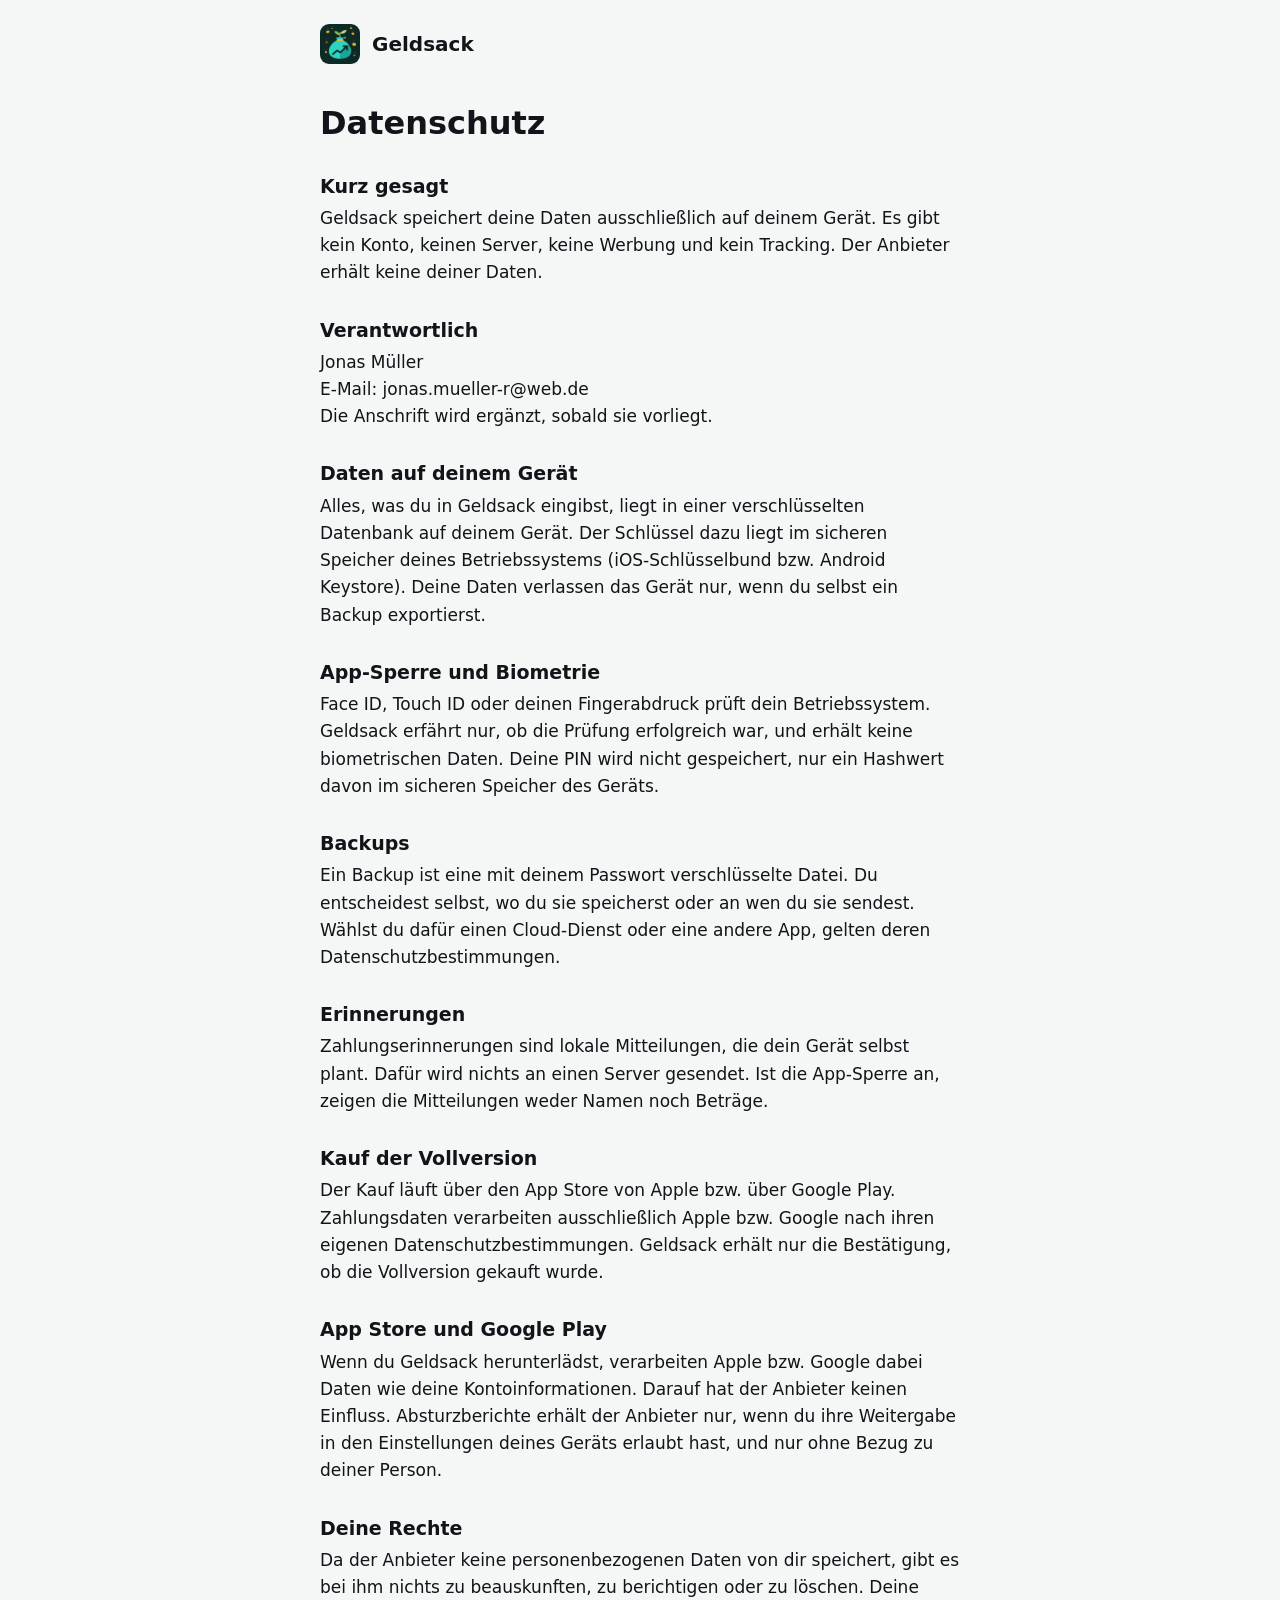
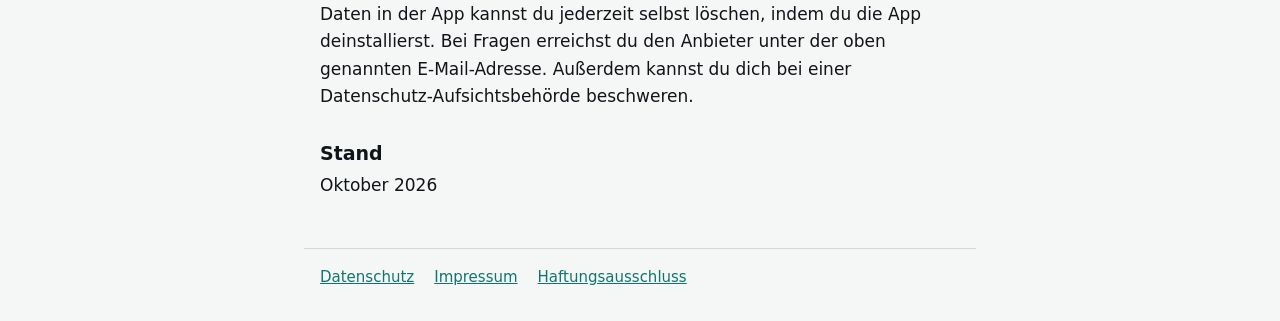
==== datenschutz.html @ 0f39cd0d "Add Geldsack legal pages Co-Authored-By: Claude Opus 5.5 <noreply@anthropic.com>" ====
<!doctype html>
<html lang="de">
<head>
  <meta charset="utf-8">
  <meta name="viewport" content="width=device-width, initial-scale=1">
  <title>Datenschutz · Geldsack</title>
  <link rel="icon" href="icon.png">
  <link rel="stylesheet" href="style.css">
</head>
<body>
  <header>
    <a class="brand" href="index.html"><img src="icon.png" alt="" width="40" height="40">Geldsack</a>
  </header>
  <main>
    <h1>Datenschutz</h1>
    <section>
      <h2>Kurz gesagt</h2>
      <p>Geldsack speichert deine Daten ausschließlich auf deinem Gerät. Es gibt kein Konto, keinen Server, keine Werbung und kein Tracking. Der Anbieter erhält keine deiner Daten.</p>
    </section>
    <section>
      <h2>Verantwortlich</h2>
      <p>Jonas Müller<br>
E-Mail: jonas.mueller-r@web.de<br>
Die Anschrift wird ergänzt, sobald sie vorliegt.</p>
    </section>
    <section>
      <h2>Daten auf deinem Gerät</h2>
      <p>Alles, was du in Geldsack eingibst, liegt in einer verschlüsselten Datenbank auf deinem Gerät. Der Schlüssel dazu liegt im sicheren Speicher deines Betriebssystems (iOS-Schlüsselbund bzw. Android Keystore). Deine Daten verlassen das Gerät nur, wenn du selbst ein Backup exportierst.</p>
    </section>
    <section>
      <h2>App-Sperre und Biometrie</h2>
      <p>Face ID, Touch ID oder deinen Fingerabdruck prüft dein Betriebssystem. Geldsack erfährt nur, ob die Prüfung erfolgreich war, und erhält keine biometrischen Daten. Deine PIN wird nicht gespeichert, nur ein Hashwert davon im sicheren Speicher des Geräts.</p>
    </section>
    <section>
      <h2>Backups</h2>
      <p>Ein Backup ist eine mit deinem Passwort verschlüsselte Datei. Du entscheidest selbst, wo du sie speicherst oder an wen du sie sendest. Wählst du dafür einen Cloud-Dienst oder eine andere App, gelten deren Datenschutzbestimmungen.</p>
    </section>
    <section>
      <h2>Erinnerungen</h2>
      <p>Zahlungserinnerungen sind lokale Mitteilungen, die dein Gerät selbst plant. Dafür wird nichts an einen Server gesendet. Ist die App-Sperre an, zeigen die Mitteilungen weder Namen noch Beträge.</p>
    </section>
    <section>
      <h2>Kauf der Vollversion</h2>
      <p>Der Kauf läuft über den App Store von Apple bzw. über Google Play. Zahlungsdaten verarbeiten ausschließlich Apple bzw. Google nach ihren eigenen Datenschutzbestimmungen. Geldsack erhält nur die Bestätigung, ob die Vollversion gekauft wurde.</p>
    </section>
    <section>
      <h2>App Store und Google Play</h2>
      <p>Wenn du Geldsack herunterlädst, verarbeiten Apple bzw. Google dabei Daten wie deine Kontoinformationen. Darauf hat der Anbieter keinen Einfluss. Absturzberichte erhält der Anbieter nur, wenn du ihre Weitergabe in den Einstellungen deines Geräts erlaubt hast, und nur ohne Bezug zu deiner Person.</p>
    </section>
    <section>
      <h2>Deine Rechte</h2>
      <p>Da der Anbieter keine personenbezogenen Daten von dir speichert, gibt es bei ihm nichts zu beauskunften, zu berichtigen oder zu löschen. Deine Daten in der App kannst du jederzeit selbst löschen, indem du die App deinstallierst. Bei Fragen erreichst du den Anbieter unter der oben genannten E-Mail-Adresse. Außerdem kannst du dich bei einer Datenschutz-Aufsichtsbehörde beschweren.</p>
    </section>
    <section>
      <h2>Stand</h2>
      <p>Oktober 2026</p>
    </section>
  </main>
  <footer>
    <nav>
      <a href="datenschutz.html">Datenschutz</a>
      <a href="impressum.html">Impressum</a>
      <a href="haftungsausschluss.html">Haftungsausschluss</a>
    </nav>
  </footer>
</body>
</html>
---- style.css ----
:root {
  --bg: #F5F7F6;
  --text: #111418;
  --muted: #5E6672;
  --accent: #0F766E;
  --border: #D3D8DF;
}
@media (prefers-color-scheme: dark) {
  :root {
    --bg: #0E2A27;
    --text: #F2F4F7;
    --muted: #9FD9CF;
    --accent: #2DD4BF;
    --border: #24443F;
  }
}
* { box-sizing: border-box; }
body {
  margin: 0;
  background: var(--bg);
  color: var(--text);
  font: 17px/1.6 system-ui, -apple-system, "Segoe UI", sans-serif;
}
header, main, footer { max-width: 42rem; margin: 0 auto; padding: 0 16px; }
header { padding-top: 24px; }
.brand { display: inline-flex; align-items: center; gap: 12px; font-weight: 700; font-size: 20px; color: var(--text); text-decoration: none; }
.brand img { border-radius: 9px; }
h1 { font-size: 32px; line-height: 1.2; margin: 32px 0 16px; }
h2 { font-size: 19px; margin: 28px 0 4px; }
p { margin: 0 0 12px; }
a { color: var(--accent); }
footer { margin-top: 48px; padding-bottom: 32px; border-top: 1px solid var(--border); }
footer nav { display: flex; flex-wrap: wrap; gap: 8px 20px; padding-top: 16px; font-size: 15px; }
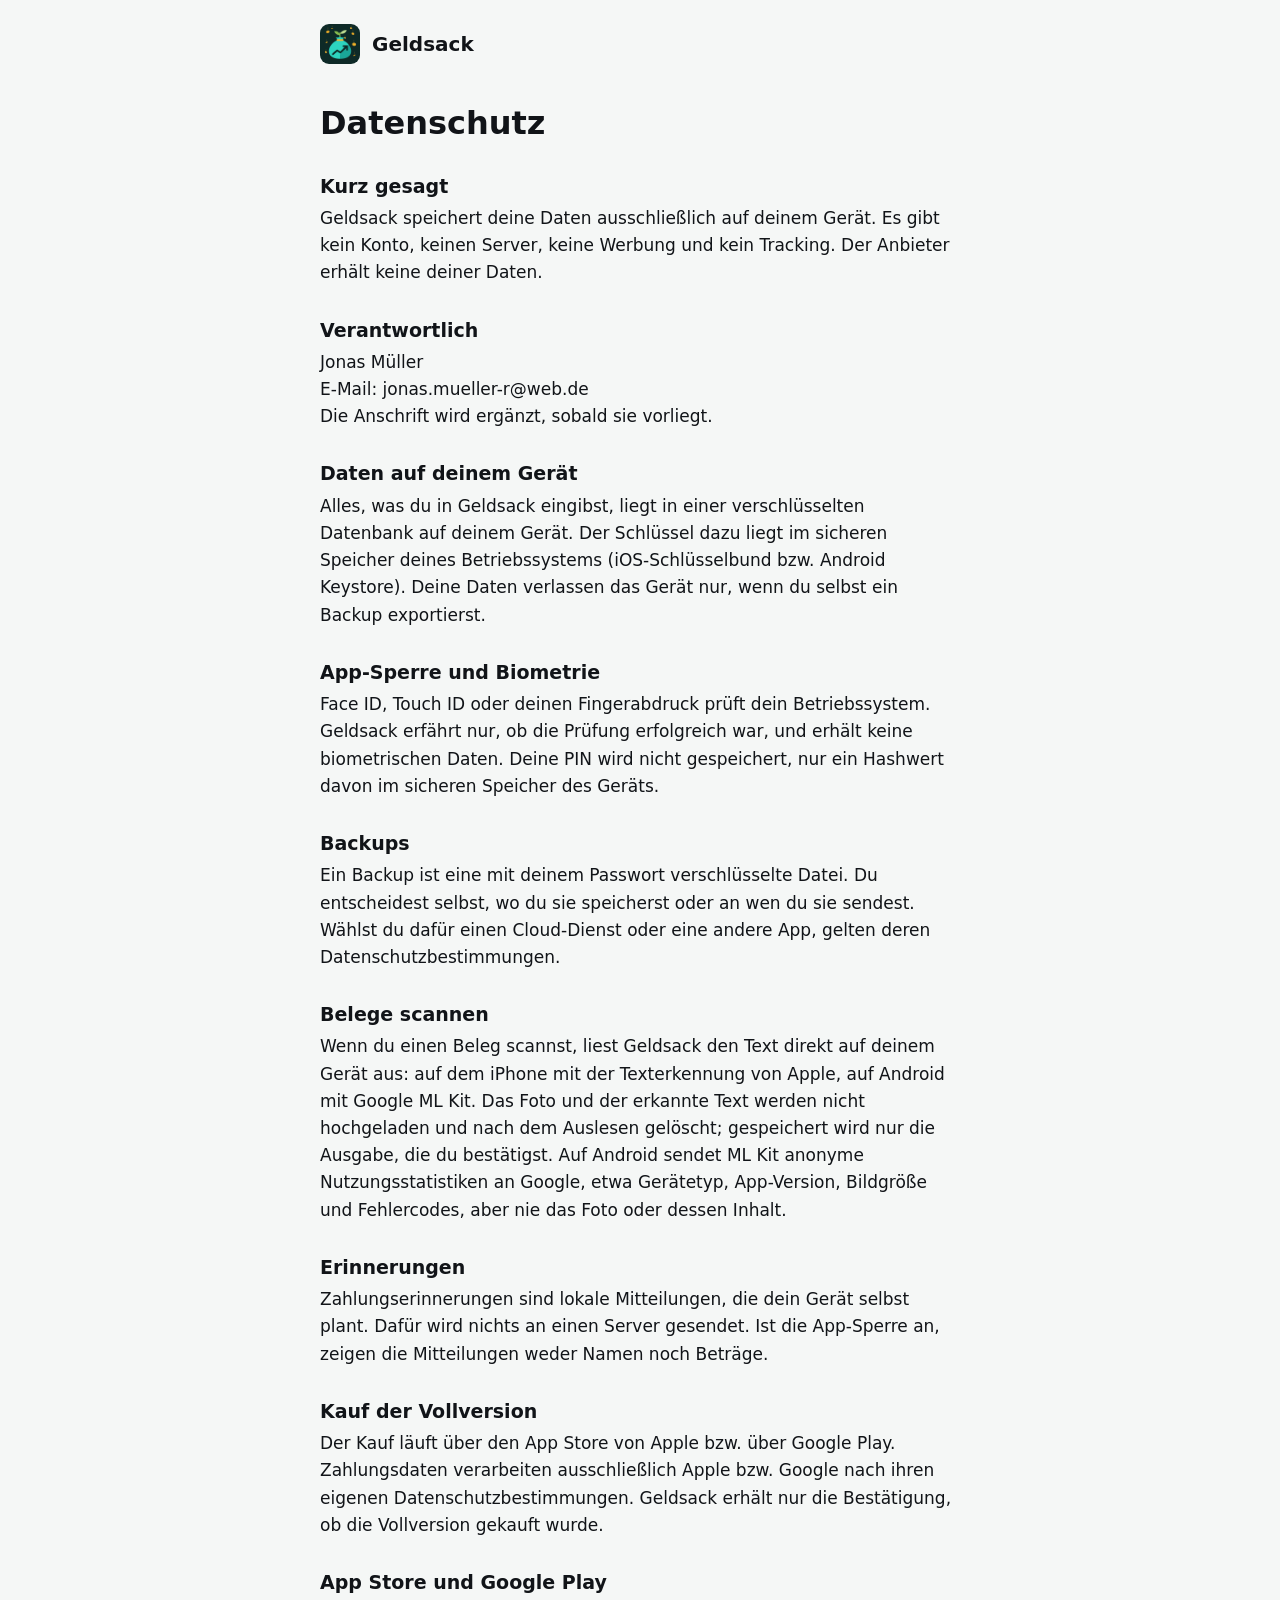
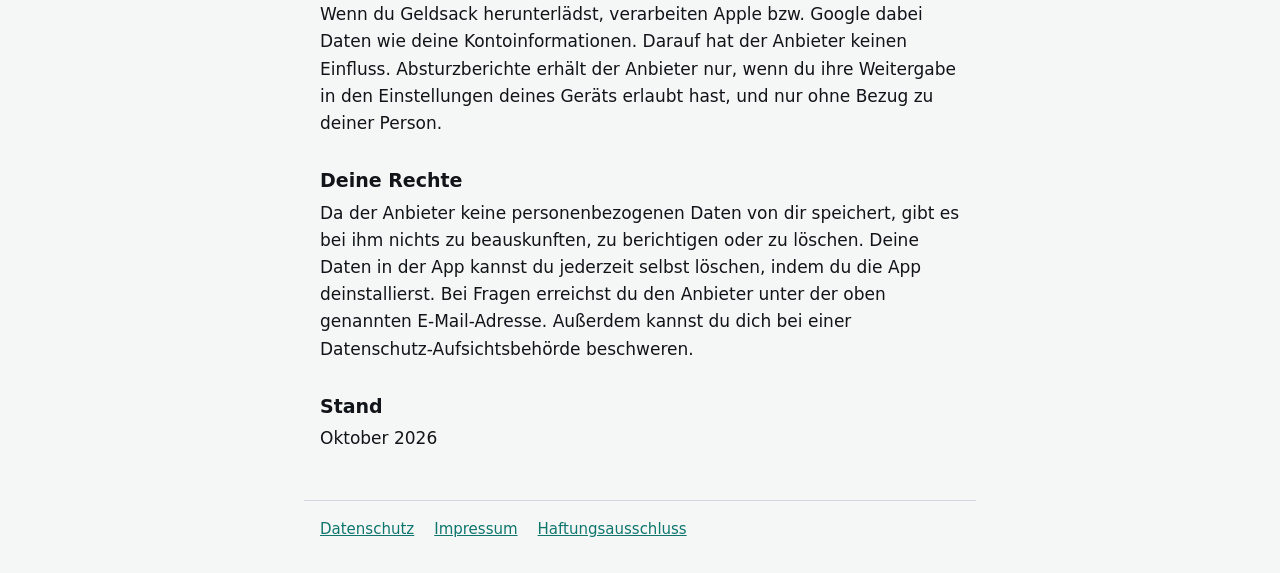
==== commit bbd1af52: "Add the receipt scanner to the privacy policy Co-Authored-By: Claude Opus 5.5 <noreply@anthropic.com" ====
--- a/datenschutz.html
+++ b/datenschutz.html
@@ -36,6 +36,10 @@
       <p>Ein Backup ist eine mit deinem Passwort verschlüsselte Datei. Du entscheidest selbst, wo du sie speicherst oder an wen du sie sendest. Wählst du dafür einen Cloud-Dienst oder eine andere App, gelten deren Datenschutzbestimmungen.</p>
     </section>
     <section>
+      <h2>Belege scannen</h2>
+      <p>Wenn du einen Beleg scannst, liest Geldsack den Text direkt auf deinem Gerät aus: auf dem iPhone mit der Texterkennung von Apple, auf Android mit Google ML Kit. Das Foto und der erkannte Text werden nicht hochgeladen und nach dem Auslesen gelöscht; gespeichert wird nur die Ausgabe, die du bestätigst. Auf Android sendet ML Kit anonyme Nutzungsstatistiken an Google, etwa Gerätetyp, App-Version, Bildgröße und Fehlercodes, aber nie das Foto oder dessen Inhalt.</p>
+    </section>
+    <section>
       <h2>Erinnerungen</h2>
       <p>Zahlungserinnerungen sind lokale Mitteilungen, die dein Gerät selbst plant. Dafür wird nichts an einen Server gesendet. Ist die App-Sperre an, zeigen die Mitteilungen weder Namen noch Beträge.</p>
     </section>
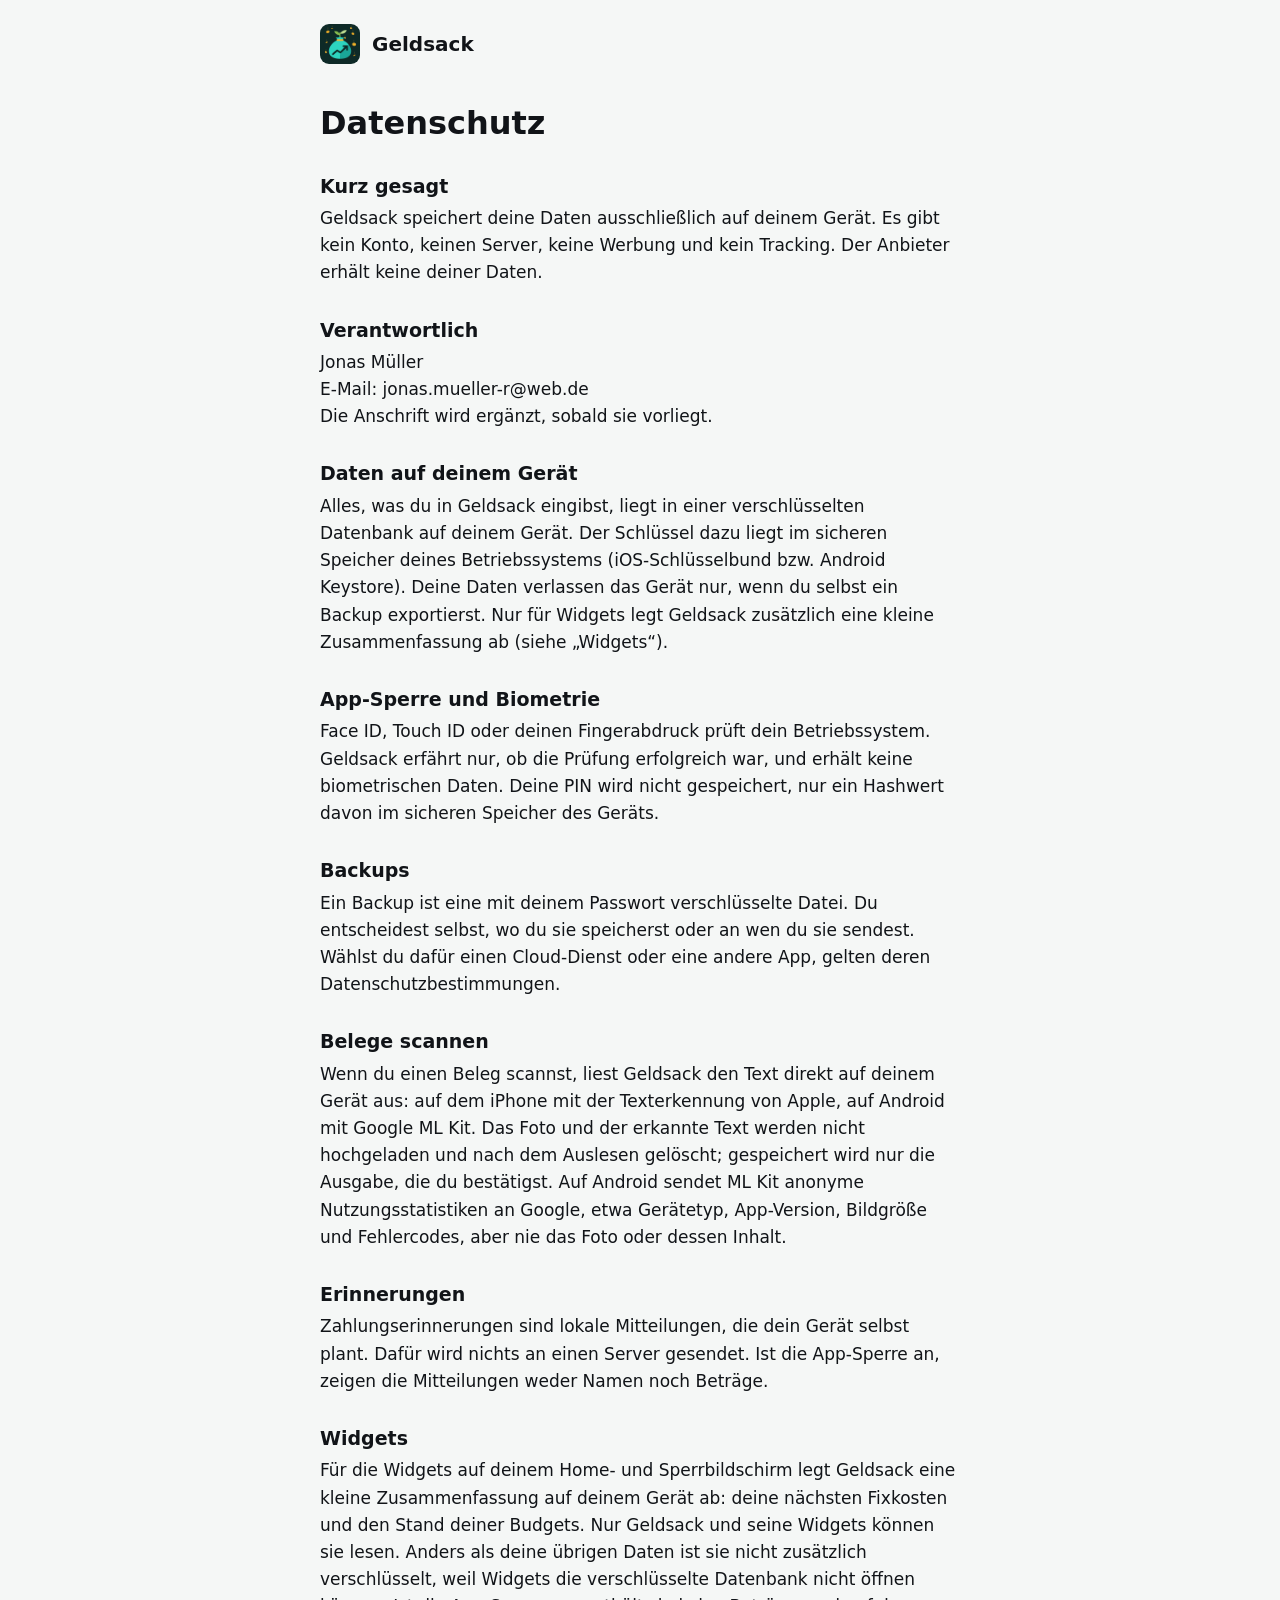
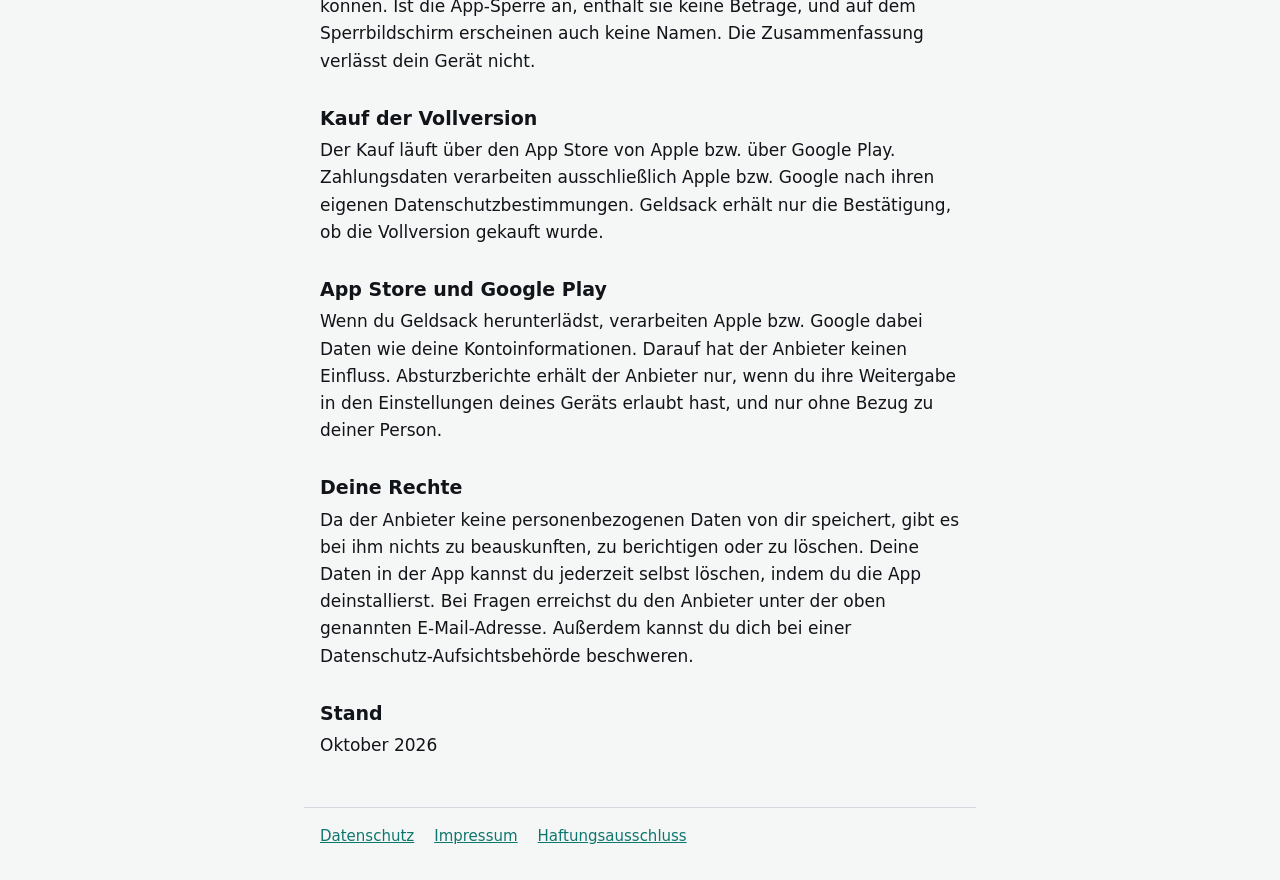
==== commit a4564d7e: "Add the widgets to the privacy policy Co-Authored-By: Claude Opus 5.5 <noreply@anthropic.com>" ====
--- a/datenschutz.html
+++ b/datenschutz.html
@@ -25,7 +25,7 @@
     </section>
     <section>
       <h2>Daten auf deinem Gerät</h2>
-      <p>Alles, was du in Geldsack eingibst, liegt in einer verschlüsselten Datenbank auf deinem Gerät. Der Schlüssel dazu liegt im sicheren Speicher deines Betriebssystems (iOS-Schlüsselbund bzw. Android Keystore). Deine Daten verlassen das Gerät nur, wenn du selbst ein Backup exportierst.</p>
+      <p>Alles, was du in Geldsack eingibst, liegt in einer verschlüsselten Datenbank auf deinem Gerät. Der Schlüssel dazu liegt im sicheren Speicher deines Betriebssystems (iOS-Schlüsselbund bzw. Android Keystore). Deine Daten verlassen das Gerät nur, wenn du selbst ein Backup exportierst. Nur für Widgets legt Geldsack zusätzlich eine kleine Zusammenfassung ab (siehe „Widgets“).</p>
     </section>
     <section>
       <h2>App-Sperre und Biometrie</h2>
@@ -42,6 +42,10 @@
     <section>
       <h2>Erinnerungen</h2>
       <p>Zahlungserinnerungen sind lokale Mitteilungen, die dein Gerät selbst plant. Dafür wird nichts an einen Server gesendet. Ist die App-Sperre an, zeigen die Mitteilungen weder Namen noch Beträge.</p>
+    </section>
+    <section>
+      <h2>Widgets</h2>
+      <p>Für die Widgets auf deinem Home- und Sperrbildschirm legt Geldsack eine kleine Zusammenfassung auf deinem Gerät ab: deine nächsten Fixkosten und den Stand deiner Budgets. Nur Geldsack und seine Widgets können sie lesen. Anders als deine übrigen Daten ist sie nicht zusätzlich verschlüsselt, weil Widgets die verschlüsselte Datenbank nicht öffnen können. Ist die App-Sperre an, enthält sie keine Beträge, und auf dem Sperrbildschirm erscheinen auch keine Namen. Die Zusammenfassung verlässt dein Gerät nicht.</p>
     </section>
     <section>
       <h2>Kauf der Vollversion</h2>
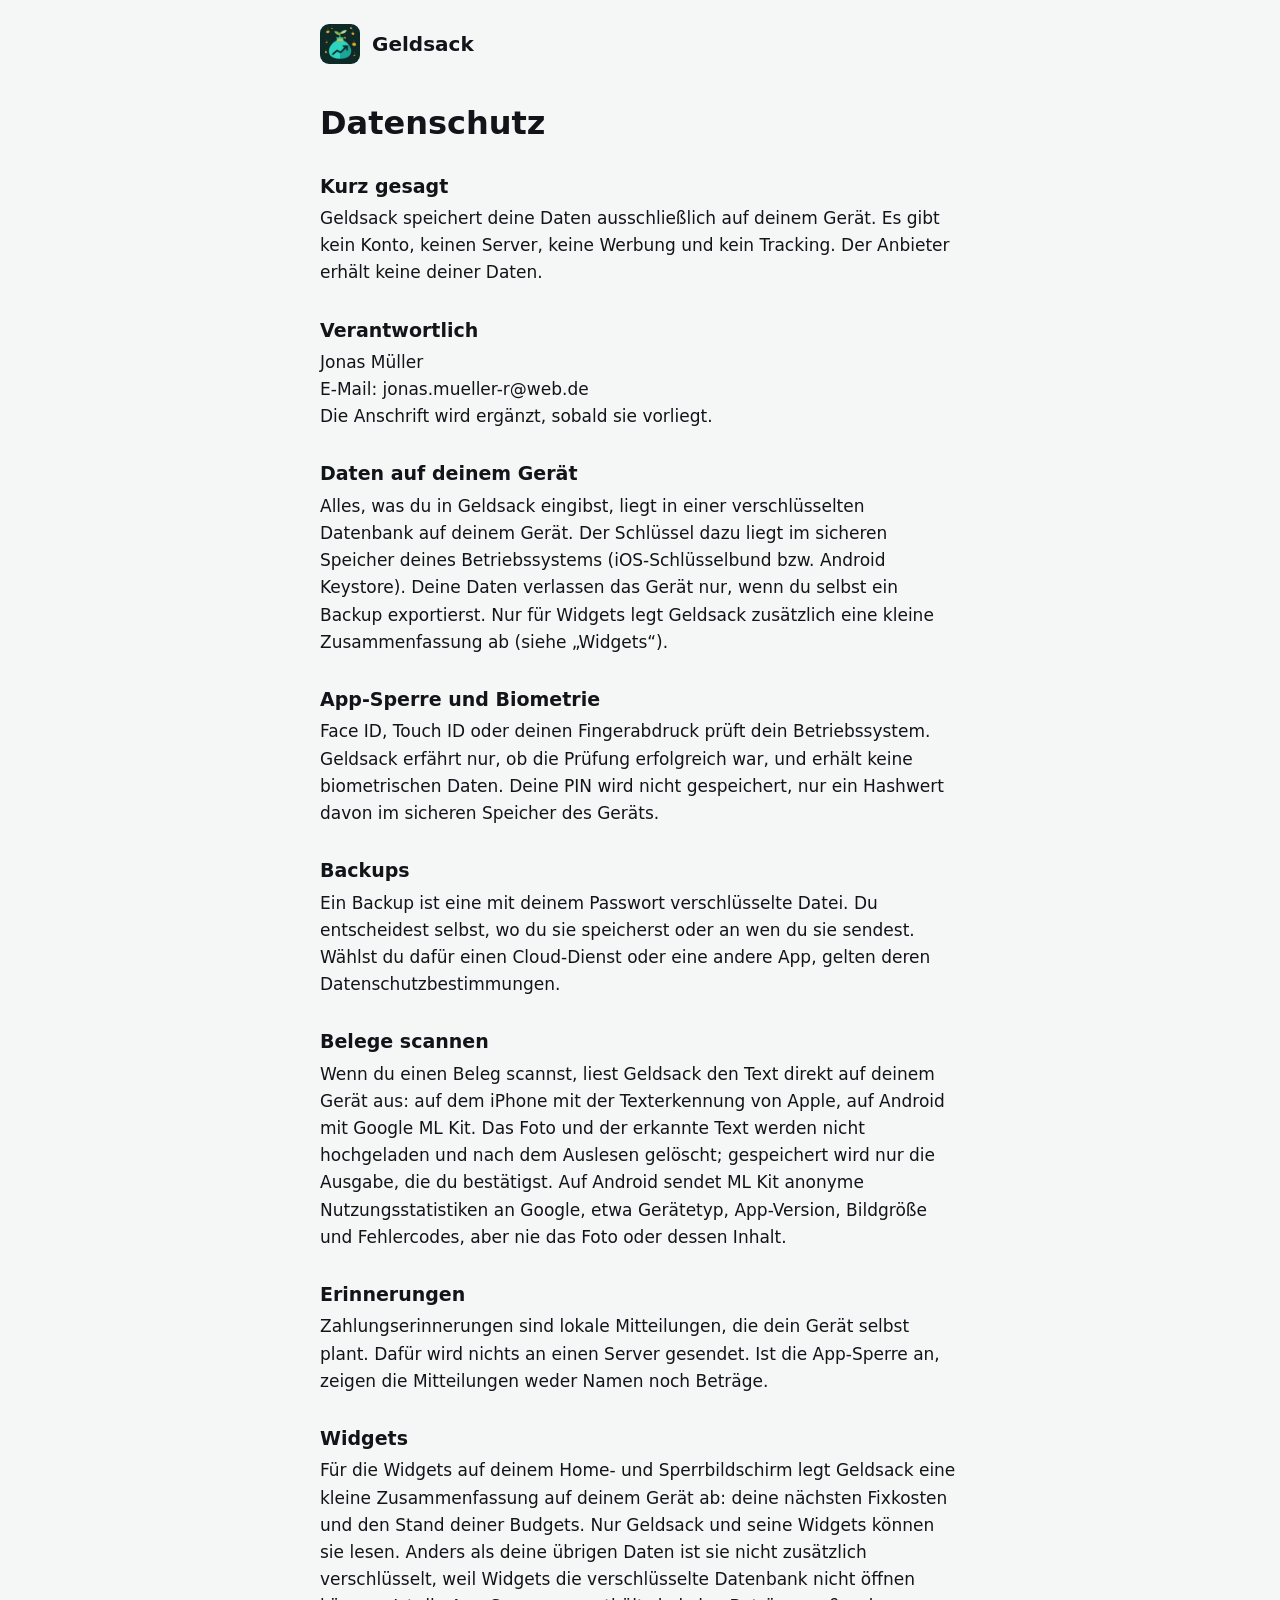
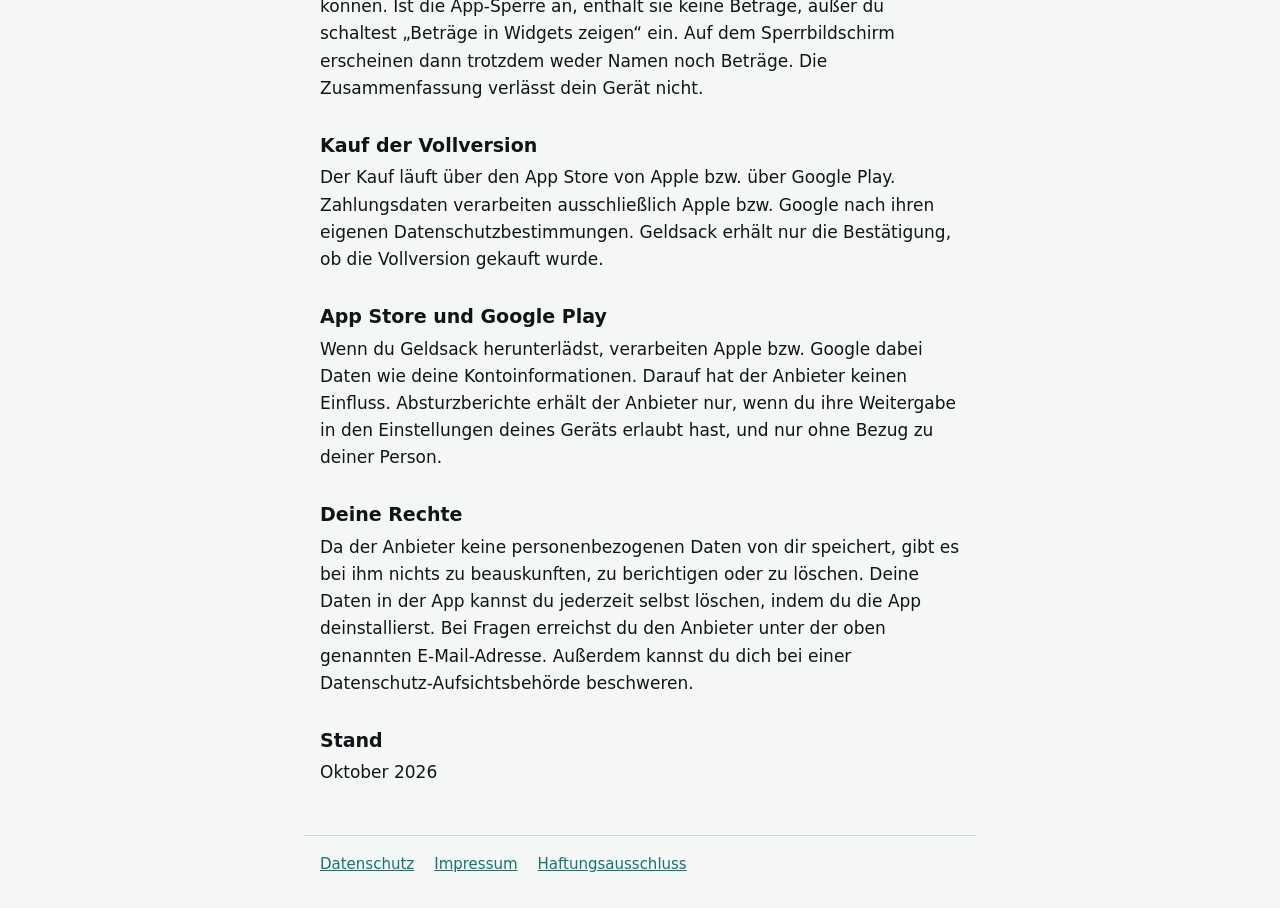
==== commit 87e75569: "Mention the widget amounts setting in the privacy policy Co-Authored-By: Claude Opus 5.5 <noreply@an" ====
--- a/datenschutz.html
+++ b/datenschutz.html
@@ -45,7 +45,7 @@
     </section>
     <section>
       <h2>Widgets</h2>
-      <p>Für die Widgets auf deinem Home- und Sperrbildschirm legt Geldsack eine kleine Zusammenfassung auf deinem Gerät ab: deine nächsten Fixkosten und den Stand deiner Budgets. Nur Geldsack und seine Widgets können sie lesen. Anders als deine übrigen Daten ist sie nicht zusätzlich verschlüsselt, weil Widgets die verschlüsselte Datenbank nicht öffnen können. Ist die App-Sperre an, enthält sie keine Beträge, und auf dem Sperrbildschirm erscheinen auch keine Namen. Die Zusammenfassung verlässt dein Gerät nicht.</p>
+      <p>Für die Widgets auf deinem Home- und Sperrbildschirm legt Geldsack eine kleine Zusammenfassung auf deinem Gerät ab: deine nächsten Fixkosten und den Stand deiner Budgets. Nur Geldsack und seine Widgets können sie lesen. Anders als deine übrigen Daten ist sie nicht zusätzlich verschlüsselt, weil Widgets die verschlüsselte Datenbank nicht öffnen können. Ist die App-Sperre an, enthält sie keine Beträge, außer du schaltest „Beträge in Widgets zeigen“ ein. Auf dem Sperrbildschirm erscheinen dann trotzdem weder Namen noch Beträge. Die Zusammenfassung verlässt dein Gerät nicht.</p>
     </section>
     <section>
       <h2>Kauf der Vollversion</h2>
